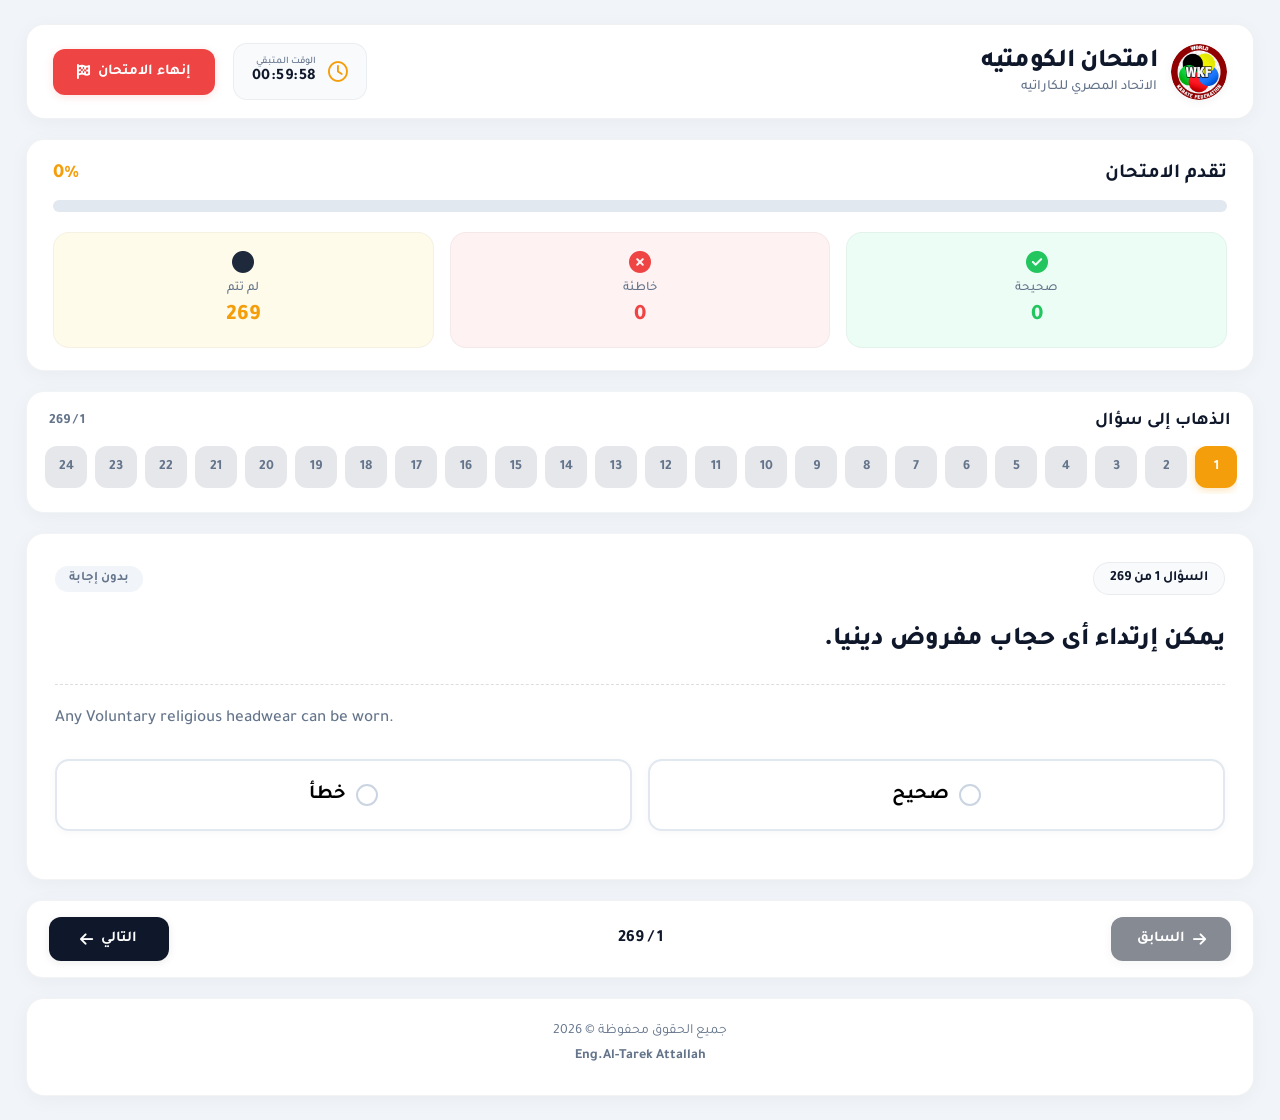
==== index.html @ 8f43cb63 "Initial commit" ====
<!DOCTYPE html>
<html lang="ar" dir="rtl">

<head>
    <meta charset="UTF-8">
    <meta name="viewport" content="width=device-width, initial-scale=1.0">

    <title>امتحان الكومتيه | الاتحاد المصري للكاراتيه</title>

    <!-- Google Font -->
    <link rel="preconnect" href="https://fonts.googleapis.com">
    <link rel="preconnect" href="https://fonts.gstatic.com" crossorigin>
    <link href="https://fonts.googleapis.com/css2?family=Tajawal:wght@300;400;500;700;800;900&display=swap"
        rel="stylesheet">

    <!-- Font Awesome -->
    <link rel="stylesheet"
        href="https://cdnjs.cloudflare.com/ajax/libs/font-awesome/6.7.2/css/all.min.css">

    <!-- CSS -->
    <link rel="stylesheet" href="css/style.css">
    <link rel="stylesheet" href="css/animations.css">
    <link rel="stylesheet" href="css/responsive.css">
</head>

<body>

    <div class="app">

        <!-- ================= HEADER ================= -->

        <header class="header">

            <div class="logo-box">

                <img src="assets/images/logo.png" alt="WKF Logo" onerror="this.style.display='none'">

                <div class="title">

                    <h1>امتحان الكومتيه</h1>

                    <span>الاتحاد المصري للكاراتيه</span>

                </div>

            </div>

            <div class="exam-info">

                <div class="timer-card">

                    <i class="fa-regular fa-clock"></i>

                    <div>

                        <small>الوقت المتبقي</small>

                        <h3 id="timer">
                            00:00:00
                        </h3>

                    </div>

                </div>

                <button id="finishExam">

                    إنهاء الامتحان

                    <i class="fa-solid fa-flag-checkered"></i>

                </button>

            </div>

        </header>

        <!-- ================= Progress ================= -->

        <section class="progress-section">

            <div class="progress-top">

                <h2>
                    تقدم الامتحان
                </h2>

                <span id="progressPercent">
                    0%
                </span>

            </div>

            <div class="progress-bar">

                <div class="progress-fill"></div>

            </div>

            <div class="statistics">

                <div class="stat success">

                    <i class="fa-solid fa-circle-check"></i>

                    <span>صحيحة</span>

                    <h3 id="correctCount">0</h3>

                </div>

                <div class="stat danger">

                    <i class="fa-solid fa-circle-xmark"></i>

                    <span>خاطئة</span>

                    <h3 id="wrongCount">0</h3>

                </div>

                <div class="stat warning">

                    <i class="fa-solid fa-circle"></i>

                    <span>لم تتم</span>

                    <h3 id="remainingCount">
                        137
                    </h3>

                </div>

            </div>

        </section>

        <!-- ================= Quick Jump Palette ================= -->

        <section class="palette-section">

            <div class="palette-header">

                <h3>الذهاب إلى سؤال</h3>

                <span class="palette-info">
                    <span id="currentQ">1</span> / <span id="totalQ">137</span>
                </span>

            </div>

            <div class="palette-scroll">

                <div id="questionPalette" class="question-palette">

                </div>

            </div>

        </section>

        <!-- ================= Question ================= -->

        <main class="main-content">

            <div class="question-card">

                <div class="question-header">

                    <span id="questionNumber">
                        السؤال 1 من 137
                    </span>

                    <span class="question-badge" id="questionBadge">بدون إجابة</span>

                </div>

                <div class="question-body">

                    <h2 id="questionArabic">
                        ...
                    </h2>

                    <p id="questionEnglish">
                        ...
                    </p>

                </div>

                <div class="answers">

                    <button class="answer-card" data-answer="true">

                        <div class="radio"></div>

                        <span>
                            صحيح
                        </span>

                    </button>

                    <button class="answer-card" data-answer="false">

                        <div class="radio"></div>

                        <span>
                            خطأ
                        </span>

                    </button>

                </div>

                <div class="feedback hidden" id="feedbackCard">

                    <div class="feedback-header">

                        <i class="fa-solid fa-circle-check"></i>

                        <h3 id="feedbackTitle">
                            إجابة صحيحة
                        </h3>

                    </div>

                    <div class="feedback-body">

                        <p>

                            <strong>
                                الإجابة الصحيحة :
                            </strong>

                            <span id="correctAnswer">

                            </span>

                        </p>

                        <p id="explanation">

                        </p>

                        <div class="reference">

                            <strong>
                                المرجع :
                            </strong>

                            <span id="reference">

                            </span>

                        </div>

                    </div>

                </div>

            </div>

            <!-- Navigation -->

            <div class="navigation">

                <button id="previousQuestion" disabled>

                    <i class="fa-solid fa-arrow-right"></i>

                    السابق

                </button>

                <div class="counter">

                    <span id="currentQuestion">1</span>

                    /

                    <span id="totalQuestions">137</span>

                </div>

                <button id="nextQuestion">

                    التالي

                    <i class="fa-solid fa-arrow-left"></i>

                </button>

            </div>

        </main>

        <!-- ================= Footer ================= -->

        <footer class="footer">

            <div class="footer-content">

                <p>جميع الحقوق محفوظة &copy; <span id="currentYear"></span></p>

                <p class="footer-name">Eng.Al-Tarek Attallah</p>

            </div>

        </footer>

    </div>

    <!-- Scripts -->

    <script src="js/timer.js"></script>

    <script src="js/app.js"></script>

</body>

</html>
---- css/style.css ----
/* ============================================
   RESET
============================================ */

*,
*::before,
*::after {
    margin: 0;
    padding: 0;
    box-sizing: border-box;
}

html {
    scroll-behavior: smooth;
}

body {

    font-family: "Tajawal", sans-serif;

    background: #f1f5f9;

    color: #1e293b;

    overflow-x: hidden;

    min-height: 100vh;

    display: flex;

    flex-direction: column;

}

button,
input {

    font-family: inherit;

}

button {

    border: none;

    cursor: pointer;

}

a {
    text-decoration: none;
}

img {

    display: block;

    max-width: 100%;

}


/* ============================================
   VARIABLES
============================================ */

:root {

    --primary: #0F172A;

    --primary-light: #1E293B;

    --gold: #F59E0B;

    --success: #22C55E;

    --danger: #EF4444;

    --warning: #FACC15;

    --white: #ffffff;

    --gray50: #f8fafc;

    --gray100: #f1f5f9;

    --gray200: #e2e8f0;

    --gray300: #cbd5e1;

    --gray500: #64748b;

    --gray700: #334155;

    --radius: 18px;

    --transition: .3s;

    --shadow:
        0 10px 30px rgba(15, 23, 42, .06);

}


/* ============================================
   APP
============================================ */

.app {

    width: min(1400px, 94%);

    margin: 24px auto;

    flex: 1;

    display: flex;

    flex-direction: column;

}


/* ============================================
   HEADER
============================================ */

.header {

    display: flex;

    justify-content: space-between;

    align-items: center;

    background: #fff;

    padding: 18px 26px;

    border-radius: 18px;

    box-shadow: 0 4px 20px rgba(15, 23, 42, .04);

    border: 1px solid rgba(15, 23, 42, .06);

    margin-bottom: 20px;

}

.logo-box {

    display: flex;

    align-items: center;

    gap: 14px;

}

.logo-box img {

    width: 56px;

    height: 56px;

    object-fit: contain;

    border-radius: 50%;

    box-shadow: 0 2px 10px rgba(15, 23, 42, .06);

}

.logo-box h1 {

    font-size: 26px;

    color: var(--primary);

    font-weight: 800;

    letter-spacing: -0.3px;

}

.logo-box span {

    color: var(--gray500);

    font-size: 14px;

    font-weight: 500;

}

.exam-info {

    display: flex;

    align-items: center;

    gap: 18px;

}


/* ============================================
   TIMER
============================================ */

.timer-card {

    display: flex;

    align-items: center;

    gap: 12px;

    padding: 12px 18px;

    border-radius: 14px;

    background: #f8fafc;

    border: 1px solid rgba(15, 23, 42, .05);

}

.timer-card i {

    font-size: 20px;

    color: var(--gold);

}

.timer-card small {

    display: block;

    color: var(--gray500);

    font-size: 10px;

    font-weight: 500;

}

.timer-card h3 {

    font-size: 16px;

    color: var(--primary);

    font-weight: 700;

    letter-spacing: 0.5px;

}


/* ============================================
   FINISH BUTTON
============================================ */

#finishExam {

    background: var(--danger);

    color: #fff;

    padding: 14px 24px;

    border-radius: 12px;

    font-size: 15px;

    font-weight: 700;

    display: inline-flex;

    align-items: center;

    gap: 8px;

    transition: all .3s ease;

    box-shadow: 0 2px 8px rgba(239, 68, 68, .15);

}

#finishExam:hover {

    transform: translateY(-2px);

    box-shadow: 0 8px 20px rgba(239, 68, 68, .22);

}


/* ============================================
   PROGRESS SECTION
============================================ */

.progress-section {

    background: #fff;

    border-radius: 18px;

    padding: 22px 26px;

    box-shadow: 0 4px 20px rgba(15, 23, 42, .04);

    border: 1px solid rgba(15, 23, 42, .05);

    margin-bottom: 20px;

}

.progress-top {

    display: flex;

    justify-content: space-between;

    align-items: center;

    margin-bottom: 14px;

}

.progress-top h2 {

    font-size: 20px;

    color: var(--primary);

    font-weight: 700;

}

#progressPercent {

    font-size: 20px;

    font-weight: 800;

    color: var(--gold);

}

.progress-bar {

    width: 100%;

    height: 12px;

    background: var(--gray200);

    border-radius: 50px;

    overflow: hidden;

}

.progress-fill {

    width: 0%;

    height: 100%;

    background: linear-gradient(90deg, #f59e0b, #fbbf24);

    border-radius: 50px;

    transition: width .5s ease;

}


/* ============================================
   STATISTICS
============================================ */

.statistics {

    display: flex;

    gap: 16px;

    margin-top: 20px;

}

.stat {

    flex: 1;

    background: #fafafa;

    border-radius: 16px;

    padding: 18px;

    display: flex;

    flex-direction: column;

    align-items: center;

    justify-content: center;

    transition: all .3s ease;

    border: 1px solid rgba(15, 23, 42, .04);

}

.stat i {

    font-size: 22px;

    margin-bottom: 8px;

}

.stat span {

    color: var(--gray500);

    margin-bottom: 6px;

    font-size: 13px;

    font-weight: 500;

}

.stat h3 {

    font-size: 22px;

    font-weight: 800;

}

.success {
    background: #ecfdf5;
}

.success i {
    color: var(--success);
}

.success h3 {
    color: var(--success);
}

.danger {
    background: #fef2f2;
}

.danger i {
    color: var(--danger);
}

.danger h3 {
    color: var(--danger);
}

.warning {
    background: #fffbeb;
}

.warning h3 {
    color: #f59e0b;
}


/* ============================================
   PALETTE SECTION
============================================ */

.palette-section {

    background: #fff;

    border-radius: 18px;

    padding: 18px 22px;

    box-shadow: 0 4px 20px rgba(15, 23, 42, .04);

    border: 1px solid rgba(15, 23, 42, .05);

    margin-bottom: 20px;

}

.palette-header {

    display: flex;

    justify-content: space-between;

    align-items: center;

    margin-bottom: 14px;

}

.palette-header h3 {

    font-size: 18px;

    color: var(--primary);

    font-weight: 700;

}

.palette-info {

    font-size: 14px;

    color: var(--gray500);

    font-weight: 600;

}

.palette-scroll {

    overflow-x: auto;

    padding-bottom: 6px;

    margin: 0 -6px;

}

.palette-scroll::-webkit-scrollbar {

    height: 6px;

}

.palette-scroll::-webkit-scrollbar-thumb {

    background: #cbd5e1;

    border-radius: 50px;

}

.question-palette {

    display: flex;

    flex-wrap: nowrap;

    gap: 8px;

    width: max-content;

}

.question-palette button {

    width: 42px;

    height: 42px;

    border-radius: 12px;

    background: #f1f5f9;

    color: var(--primary);

    font-weight: 700;

    font-size: 14px;

    transition: all .25s ease;

    border: 1px solid transparent;

    flex-shrink: 0;

}

.question-palette button:hover {

    transform: scale(1.08);

    background: #e2e8f0;

}

.question-palette button.current {

    background: var(--gold);

    color: #fff;

    border-color: transparent;

    box-shadow: 0 2px 8px rgba(245, 158, 11, .3);

}

.question-palette button.correct {

    background: var(--success);

    color: #fff;

    border-color: transparent;

}

.question-palette button.wrong {

    background: var(--danger);

    color: #fff;

    border-color: transparent;

}

.question-palette button.unanswered {

    background: #e5e7eb;

    color: #64748b;

    border-color: transparent;

}


/* ============================================
   MAIN CONTENT
============================================ */

.main-content {

    display: flex;

    flex-direction: column;

    gap: 20px;

    margin-bottom: 20px;

}


/* ============================================
   QUESTION CARD
============================================ */

.question-card {

    background: #fff;

    border-radius: 18px;

    padding: 28px;

    box-shadow: 0 4px 20px rgba(15, 23, 42, .04);

    border: 1px solid rgba(15, 23, 42, .05);

}

.question-header {

    display: flex;

    justify-content: space-between;

    align-items: center;

    margin-bottom: 22px;

}

#questionNumber {

    background: #f8fafc;

    color: var(--primary);

    padding: 7px 16px;

    border-radius: 50px;

    font-size: 14px;

    font-weight: 700;

    border: 1px solid rgba(15, 23, 42, .06);

}

.question-badge {

    font-size: 13px;

    font-weight: 700;

    padding: 5px 14px;

    border-radius: 50px;

}

.question-badge.unanswered {
    background: #f1f5f9;
    color: var(--gray500);
}

.question-badge.correct {
    background: #ecfdf5;
    color: var(--success);
}

.question-badge.wrong {
    background: #fef2f2;
    color: var(--danger);
}

.question-body {

    margin-bottom: 24px;

}

.question-body h2 {

    font-size: 26px;

    line-height: 1.8;

    color: var(--primary);

    margin-bottom: 20px;

    font-weight: 800;

}

.question-body p {

    font-size: 17px;

    color: var(--gray500);

    line-height: 1.9;

    direction: ltr;

    text-align: left;

    border-top: 1px dashed #ddd;

    padding-top: 18px;

    font-weight: 500;

}


/* ============================================
   ANSWERS
============================================ */

.answers {

    display: grid;

    grid-template-columns: repeat(2, 1fr);

    gap: 16px;

    margin-bottom: 20px;

}

.answer-card {

    background: #fff;

    border: 2px solid #e2e8f0;

    border-radius: 14px;

    padding: 22px;

    display: flex;

    align-items: center;

    justify-content: center;

    gap: 10px;

    font-size: 20px;

    font-weight: 700;

    transition: all .3s ease;

    box-shadow: 0 2px 8px rgba(15, 23, 42, .03);

}

.answer-card:hover:not(.selected):not(.correct):not(.wrong) {

    transform: translateY(-3px);

    border-color: #f59e0b;

    box-shadow: 0 8px 20px rgba(15, 23, 42, .06);

}

.answer-card.selected {

    border-color: var(--primary);

    background: #f8fafc;

    box-shadow: 0 0 0 1px rgba(15, 23, 42, .08);

}

.answer-card.correct {

    background: #ecfdf5;

    border-color: var(--success);

    color: var(--success);

}

.answer-card.wrong {

    background: #fef2f2;

    border-color: var(--danger);

    color: var(--danger);

}


/* ============================================
   RADIO
============================================ */

.radio {

    width: 22px;

    height: 22px;

    border-radius: 50%;

    border: 2.5px solid #cbd5e1;

    transition: all .3s ease;

    position: relative;

    flex-shrink: 0;

}

.answer-card.selected .radio::after,
.answer-card.correct .radio::after,
.answer-card.wrong .radio::after {

    content: "";

    width: 10px;

    height: 10px;

    border-radius: 50%;

    position: absolute;

    top: 50%;

    left: 50%;

    transform: translate(-50%, -50%);

}

.answer-card.selected .radio {
    border-color: var(--primary);
}

.answer-card.selected .radio::after {
    background: var(--primary);
}

.answer-card.correct .radio {
    border-color: var(--success);
}

.answer-card.correct .radio::after {
    background: var(--success);
}

.answer-card.wrong .radio {
    border-color: var(--danger);
}

.answer-card.wrong .radio::after {
    background: var(--danger);
}


/* ============================================
   FEEDBACK
============================================ */

.feedback {

    background: #fff;

    border-radius: 16px;

    padding: 24px;

    box-shadow: 0 4px 20px rgba(15, 23, 42, .04);

    border: 1px solid rgba(15, 23, 42, .05);

}

.feedback.hidden {
    display: none;
}

.feedback.correct {
    border-right: 5px solid var(--success);
}

.feedback.wrong {
    border-right: 5px solid var(--danger);
}

.feedback-header {

    display: flex;

    align-items: center;

    gap: 12px;

    margin-bottom: 16px;

}

.feedback-header i {
    font-size: 28px;
}

.feedback.correct i {
    color: var(--success);
}

.feedback.wrong i {
    color: var(--danger);
}

.feedback-header h3 {

    font-size: 22px;

    font-weight: 800;

}

.feedback-body {

    display: flex;

    flex-direction: column;

    gap: 14px;

    font-size: 17px;

    line-height: 1.9;

}

.reference {

    background: #f8fafc;

    padding: 16px;

    border-radius: 12px;

    border: 1px solid rgba(15, 23, 42, .05);

}


/* ============================================
   FOOTER
============================================ */

.footer {

    background: #fff;

    border-radius: 18px;

    padding: 24px;

    box-shadow: 0 4px 20px rgba(15, 23, 42, .04);

    border: 1px solid rgba(15, 23, 42, .05);

    text-align: center;

    margin-top: auto;

}

.footer-content p {

    color: var(--gray500);

    font-size: 14px;

    margin-bottom: 6px;

}

.footer-name {

    color: var(--primary);

    font-weight: 700;

    font-size: 15px;

    margin-top: 8px;

}


/* ============================================
   NAVIGATION
============================================ */

.navigation {

    background: #fff;

    border-radius: 16px;

    box-shadow: 0 4px 20px rgba(15, 23, 42, .04);

    border: 1px solid rgba(15, 23, 42, .05);

    padding: 16px 22px;

    display: flex;

    justify-content: space-between;

    align-items: center;

    gap: 16px;

}

.navigation button {

    background: var(--primary);

    color: #fff;

    padding: 13px 24px;

    border-radius: 12px;

    font-size: 15px;

    font-weight: 700;

    display: inline-flex;

    align-items: center;

    gap: 8px;

    transition: all .3s ease;

    box-shadow: 0 2px 8px rgba(15, 23, 42, .08);

    min-width: 120px;

    justify-content: center;

}

.navigation button:hover:not(:disabled) {

    background: #1e293b;

    transform: translateY(-2px);

    box-shadow: 0 8px 20px rgba(15, 23, 42, .12);

}

.navigation button:disabled {

    opacity: .5;

    cursor: not-allowed;

}

.counter {

    font-size: 17px;

    font-weight: 700;

    color: var(--primary);

    white-space: nowrap;

}


/* ============================================
   SCROLLBAR
============================================ */

::-webkit-scrollbar {
    width: 8px;
    height: 8px;
}

::-webkit-scrollbar-track {
    background: #f1f5f9;
    border-radius: 50px;
}

::-webkit-scrollbar-thumb {
    background: #cbd5e1;
    border-radius: 50px;
}

::-webkit-scrollbar-thumb:hover {
    background: #94a3b8;
}


/* ============================================
   SELECTION
============================================ */

::selection {
    background: var(--gold);
    color: #fff;
}


/* ============================================
   LOADING
============================================ */

.loading {
    position: relative;
    overflow: hidden;
}

.loading::after {
    content: "";
    position: absolute;
    inset: 0;
    background: linear-gradient(90deg,
            transparent,
            rgba(255, 255, 255, .5),
            transparent);
    animation: loading 1.2s infinite;
}

@keyframes loading {
    from {
        transform: translateX(-100%);
    }
    to {
        transform: translateX(100%);
    }
}


/* ============================================
   END
============================================ */
---- css/animations.css ----
/*==========================================
    FADE
==========================================*/

@keyframes fadeIn{

    from{

        opacity:0;

    }

    to{

        opacity:1;

    }

}

.fade-in{

    animation:fadeIn .4s ease;

}


/*==========================================
    SLIDE UP
==========================================*/

@keyframes slideUp{

    from{

        opacity:0;

        transform:translateY(30px);

    }

    to{

        opacity:1;

        transform:translateY(0);

    }

}

.slide-up{

    animation:slideUp .45s ease;

}


/*==========================================
    SLIDE DOWN
==========================================*/

@keyframes slideDown{

    from{

        opacity:0;

        transform:translateY(-25px);

    }

    to{

        opacity:1;

        transform:translateY(0);

    }

}

.slide-down{

    animation:slideDown .4s ease;

}


/*==========================================
    SCALE
==========================================*/

@keyframes scaleIn{

    from{

        opacity:0;

        transform:scale(.9);

    }

    to{

        opacity:1;

        transform:scale(1);

    }

}

.scale{

    animation:scaleIn .3s ease;

}


/*==========================================
    POP
==========================================*/

@keyframes pop{

    0%{

        transform:scale(.8);

    }

    60%{

        transform:scale(1.08);

    }

    100%{

        transform:scale(1);

    }

}

.pop{

    animation:pop .35s ease;

}


/*==========================================
    SHAKE
==========================================*/

@keyframes shake{

    0%{

        transform:translateX(0);

    }

    20%{

        transform:translateX(-6px);

    }

    40%{

        transform:translateX(6px);

    }

    60%{

        transform:translateX(-6px);

    }

    80%{

        transform:translateX(6px);

    }

    100%{

        transform:translateX(0);

    }

}

.shake{

    animation:shake .45s;

}


/*==========================================
    SUCCESS
==========================================*/

@keyframes success{

    0%{

        transform:scale(.7);

    }

    60%{

        transform:scale(1.1);

    }

    100%{

        transform:scale(1);

    }

}

.success-animation{

    animation:success .4s;

}


/*==========================================
    WRONG
==========================================*/

@keyframes wrong{

    0%{

        transform:rotate(0);

    }

    20%{

        transform:rotate(-3deg);

    }

    40%{

        transform:rotate(3deg);

    }

    60%{

        transform:rotate(-3deg);

    }

    100%{

        transform:rotate(0);

    }

}

.wrong-animation{

    animation:wrong .4s;

}


/*==========================================
    BUTTON HOVER
==========================================*/

button{

    transition:

        transform .25s,

        box-shadow .25s,

        background .25s;

}

button:hover{

    transform:translateY(-2px);

}

button:active{

    transform:scale(.96);

}


/*==========================================
    CARD HOVER
==========================================*/

.question-card,

.answer-card,

.feedback,

.stat,

.sidebar{

    transition:all .3s ease;

}

.question-card:hover,

.feedback:hover{

    box-shadow:

    0 20px 35px rgba(0,0,0,.08);

}


/*==========================================
    ANSWER HOVER
==========================================*/

.answer-card:hover{

    transform:

        translateY(-6px)

        scale(1.02);

}


/*==========================================
    PROGRESS
==========================================*/

.progress-fill{

    animation:

    progressAnimation .8s ease;

}

@keyframes progressAnimation{

    from{

        width:0;

    }

}


/*==========================================
    TIMER
==========================================*/

@keyframes pulse{

    0%{

        transform:scale(1);

    }

    50%{

        transform:scale(1.05);

    }

    100%{

        transform:scale(1);

    }

}

.timer-card{

    animation:pulse 2s infinite;

}


/*==========================================
    PALETTE BUTTON
==========================================*/

.question-palette button{

    transition:.25s;

}

.question-palette button:hover{

    transform:scale(1.1);

}


/*==========================================
    FEEDBACK
==========================================*/

.feedback.correct{

    animation:slideUp .35s;

}

.feedback.wrong{

    animation:shake .4s;

}


/*==========================================
    RIPPLE
==========================================*/

button{

    position:relative;

    overflow:hidden;

}

button::after{

    content:"";

    position:absolute;

    width:0;

    height:0;

    background:rgba(255,255,255,.3);

    border-radius:50%;

    top:50%;

    left:50%;

    transform:translate(-50%,-50%);

    transition:.5s;

}

button:active::after{

    width:300px;

    height:300px;

}


/*==========================================
    LOADER
==========================================*/

@keyframes shimmer{

    from{

        background-position:-400px 0;

    }

    to{

        background-position:400px 0;

    }

}

.loading{

    background:

    linear-gradient(

        90deg,

        #f1f5f9 25%,

        #ffffff 50%,

        #f1f5f9 75%

    );

    background-size:800px 100%;

    animation:

    shimmer 1.4s infinite linear;

}


/*==========================================
    END
==========================================*/
---- css/responsive.css ----
/* ===========================================
   RESPONSIVE
============================================ */


/* =========================
   1400px
========================= */

@media (max-width:1400px) {

    .app {
        width: 96%;
    }

}


/* =========================
   1200px
========================= */

@media (max-width:1200px) {

    .question-body h2 {
        font-size: 24px;
    }

    .statistics {
        gap: 14px;
    }

}


/* =========================
   992px
========================= */

@media (max-width:992px) {

    .header {
        flex-direction: column;
        gap: 16px;
        text-align: center;
    }

    .logo-box {
        flex-direction: column;
    }

    .exam-info {
        width: 100%;
        justify-content: center;
        flex-wrap: wrap;
        gap: 12px;
    }

    .progress-top {
        flex-direction: column;
        gap: 12px;
    }

    .statistics {
        flex-direction: column;
        gap: 12px;
    }

    .answers {
        grid-template-columns: 1fr;
        gap: 12px;
    }

    .navigation {
        flex-direction: column;
        gap: 12px;
    }

    .navigation button {
        width: 100%;
        justify-content: center;
    }

    .counter {
        order: -1;
    }

}


/* =========================
   768px
========================= */

@media (max-width:768px) {

    .header {
        padding: 16px 20px;
    }

    .logo-box h1 {
        font-size: 22px;
    }

    .timer-card {
        width: 100%;
        justify-content: center;
    }

    #finishExam {
        width: 100%;
        justify-content: center;
    }

    .progress-section {
        padding: 18px;
    }

    .question-card {
        padding: 20px;
    }

    .question-body h2 {
        font-size: 22px;
    }

    .question-body p {
        font-size: 15px;
    }

    .feedback {
        padding: 18px;
    }

    .footer {
        padding: 20px;
    }

}


/* =========================
   576px
========================= */

@media (max-width:576px) {

    body {
        padding: 10px;
    }

    .app {
        width: 100%;
        margin: 10px auto;
    }

    .header {
        padding: 14px;
        border-radius: 14px;
    }

    .logo-box img {
        width: 44px;
        height: 44px;
    }

    .logo-box h1 {
        font-size: 20px;
    }

    .logo-box span {
        font-size: 12px;
    }

    .timer-card {
        padding: 10px 14px;
    }

    .timer-card h3 {
        font-size: 14px;
    }

    #finishExam {
        padding: 12px 18px;
        font-size: 13px;
    }

    .progress-section {
        padding: 16px;
        border-radius: 14px;
    }

    .progress-top h2 {
        font-size: 17px;
    }

    #progressPercent {
        font-size: 17px;
    }

    .stat i {
        font-size: 20px;
    }

    .stat h3 {
        font-size: 20px;
    }

    .question-card {
        padding: 16px;
        border-radius: 14px;
    }

    .question-number {
        font-size: 12px;
        padding: 5px 12px;
    }

    .question-badge {
        font-size: 11px;
        padding: 4px 10px;
    }

    .question-body h2 {
        font-size: 19px;
        margin-bottom: 16px;
    }

    .question-body p {
        font-size: 14px;
        padding-top: 14px;
    }

    .answers {
        gap: 10px;
    }

    .answer-card {
        padding: 16px;
        font-size: 17px;
        border-radius: 12px;
    }

    .feedback {
        padding: 16px;
    }

    .feedback-header h3 {
        font-size: 18px;
    }

    .footer {
        padding: 18px;
        border-radius: 14px;
    }

    .footer-content p {
        font-size: 13px;
    }

    .footer-name {
        font-size: 14px;
    }

    .palette-section {
        padding: 14px;
    }

    .palette-header h3 {
        font-size: 16px;
    }

    .question-palette button {
        width: 38px;
        height: 38px;
        font-size: 13px;
    }

}


/* =========================
   400px
========================= */

@media (max-width:400px) {

    .header {
        padding: 12px;
    }

    .logo-box img {
        width: 38px;
        height: 38px;
    }

    .logo-box h1 {
        font-size: 18px;
    }

    .timer-card h3 {
        font-size: 13px;
    }

    .progress-section {
        padding: 14px;
    }

    .question-card {
        padding: 14px;
    }

    .question-body h2 {
        font-size: 17px;
    }

    .question-body p {
        font-size: 13px;
    }

    .answer-card {
        font-size: 15px;
        padding: 14px;
    }

    .feedback-header h3 {
        font-size: 16px;
    }

    .footer-content p {
        font-size: 12px;
    }

    .palette-section {
        padding: 12px;
    }

    .question-palette button {
        width: 34px;
        height: 34px;
        font-size: 12px;
    }

}


/* =========================
   Landscape Mobile
========================= */

@media (max-height:500px) {

    .header {
        position: relative;
    }

}


/* =========================
   Print
========================= */

@media print {

    .header,
    .progress-section,
    .palette-section,
    .footer,
    #finishExam {
        display: none;
    }

    body {
        background: #fff;
    }

    .question-card {
        box-shadow: none;
        border: 1px solid #ddd;
    }

}
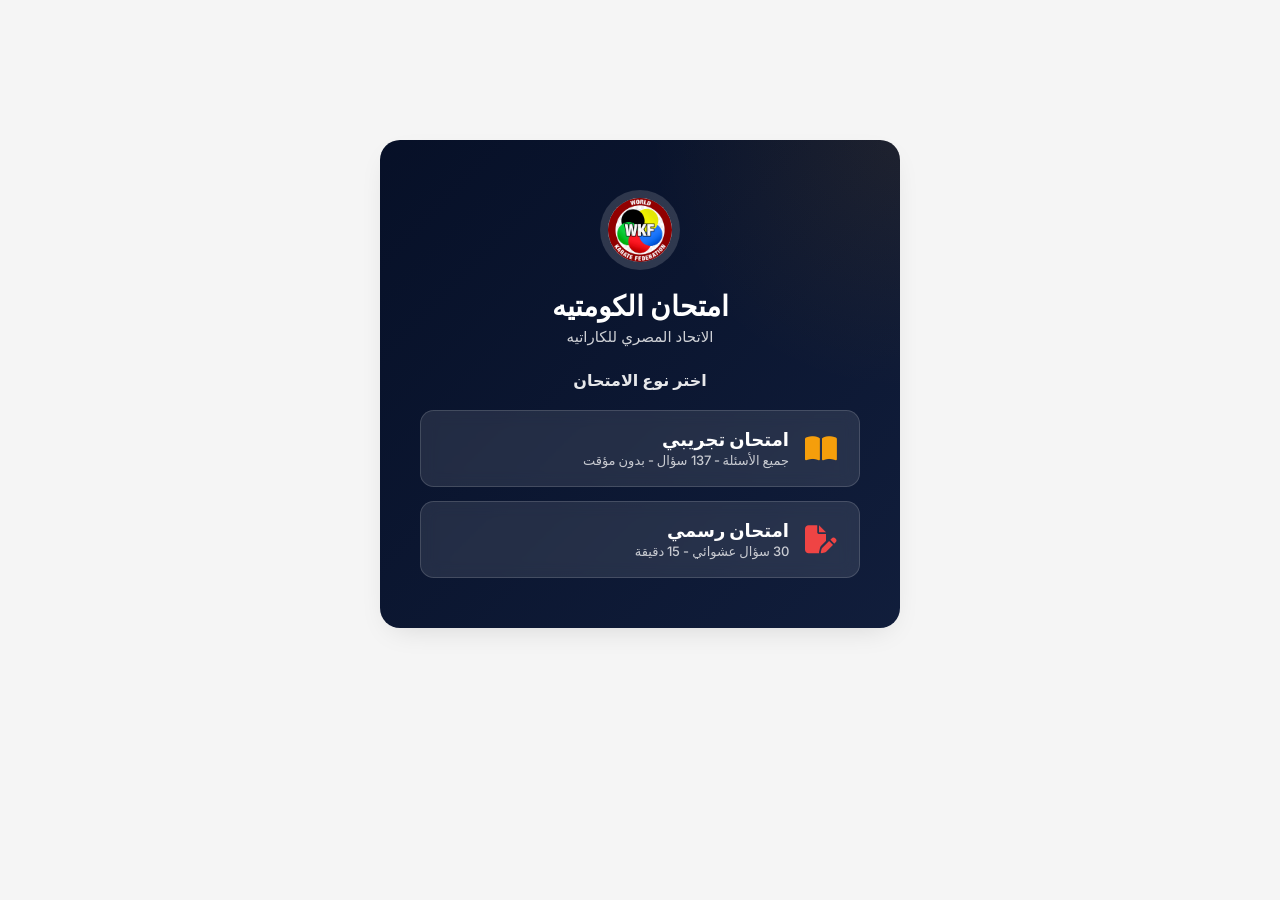
==== commit cac7a311: "fix11:14" ====
--- a/index.html
+++ b/index.html
@@ -12,6 +12,8 @@
     <link rel="preconnect" href="https://fonts.gstatic.com" crossorigin>
     <link href="https://fonts.googleapis.com/css2?family=Tajawal:wght@300;400;500;700;800;900&display=swap"
         rel="stylesheet">
+    <link href="https://fonts.googleapis.com/css2?family=Playfair+Display:wght@700;800&family=Inter:wght@400;500;600;700;800&display=swap"
+        rel="stylesheet">
 
     <!-- Font Awesome -->
     <link rel="stylesheet"
@@ -27,294 +29,342 @@
 
     <div class="app">
 
-        <!-- ================= HEADER ================= -->
-
-        <header class="header">
-
-            <div class="logo-box">
+        <!-- ================= START SCREEN ================= -->
+
+        <div id="startScreen" class="start-screen">
+
+            <div class="start-card">
 
                 <img src="assets/images/logo.png" alt="WKF Logo" onerror="this.style.display='none'">
 
-                <div class="title">
-
-                    <h1>امتحان الكومتيه</h1>
-
-                    <span>الاتحاد المصري للكاراتيه</span>
+                <h1>امتحان الكومتيه</h1>
+
+                <span class="start-subtitle">الاتحاد المصري للكاراتيه</span>
+
+                <p class="start-desc">اختر نوع الامتحان</p>
+
+                <div class="start-buttons">
+
+                    <button id="mockExamBtn" class="start-btn mock-btn">
+
+                        <i class="fa-solid fa-book-open"></i>
+
+                        <div class="start-btn-text">
+
+                            <span class="start-btn-title">امتحان تجريبي</span>
+
+                            <span class="start-btn-info">جميع الأسئلة - 137 سؤال - بدون مؤقت</span>
+
+                        </div>
+
+                    </button>
+
+                    <button id="realExamBtn" class="start-btn real-btn">
+
+                        <i class="fa-solid fa-file-pen"></i>
+
+                        <div class="start-btn-text">
+
+                            <span class="start-btn-title">امتحان رسمي</span>
+
+                            <span class="start-btn-info">30 سؤال عشوائي - 15 دقيقة</span>
+
+                        </div>
+
+                    </button>
 
                 </div>
 
             </div>
 
-            <div class="exam-info">
-
-                <div class="timer-card">
-
-                    <i class="fa-regular fa-clock"></i>
-
-                    <div>
-
-                        <small>الوقت المتبقي</small>
-
-                        <h3 id="timer">
-                            00:00:00
+        </div>
+
+        <!-- ================= EXAM CONTENT ================= -->
+
+        <div id="examContent" class="exam-content hidden">
+
+            <!-- ================= HEADER ================= -->
+
+            <header class="header">
+
+                <div class="logo-box">
+
+                    <img src="assets/images/logo.png" alt="WKF Logo" onerror="this.style.display='none'">
+
+                    <div class="title">
+
+                        <h1>امتحان الكومتيه</h1>
+
+                        <span id="examTypeLabel">الاتحاد المصري للكاراتيه</span>
+
+                    </div>
+
+                </div>
+
+                <div class="exam-info">
+
+                    <div class="timer-display" id="timerDisplay" style="display:none;">
+
+                        <i class="fa-solid fa-clock"></i>
+
+                        <span id="timer">15:00</span>
+
+                    </div>
+
+                    <button id="finishExam">
+
+                        إنهاء الامتحان
+
+                        <i class="fa-solid fa-flag-checkered"></i>
+
+                    </button>
+
+                </div>
+
+            </header>
+
+            <!-- ================= Progress ================= -->
+
+            <section class="progress-section">
+
+                <div class="progress-top">
+
+                    <h2>
+                        تقدم الامتحان
+                    </h2>
+
+                    <span id="progressPercent">
+                        0%
+                    </span>
+
+                </div>
+
+                <div class="progress-bar">
+
+                    <div class="progress-fill"></div>
+
+                </div>
+
+                <div class="statistics">
+
+                    <div class="stat success">
+
+                        <i class="fa-solid fa-circle-check"></i>
+
+                        <span>صحيحة</span>
+
+                        <h3 id="correctCount">0</h3>
+
+                    </div>
+
+                    <div class="stat danger">
+
+                        <i class="fa-solid fa-circle-xmark"></i>
+
+                        <span>خاطئة</span>
+
+                        <h3 id="wrongCount">0</h3>
+
+                    </div>
+
+                    <div class="stat warning">
+
+                        <i class="fa-solid fa-circle"></i>
+
+                        <span>لم تتم</span>
+
+                        <h3 id="remainingCount">
+                            30
                         </h3>
 
                     </div>
 
                 </div>
 
-                <button id="finishExam">
-
-                    إنهاء الامتحان
-
-                    <i class="fa-solid fa-flag-checkered"></i>
-
-                </button>
-
-            </div>
-
-        </header>
-
-        <!-- ================= Progress ================= -->
-
-        <section class="progress-section">
-
-            <div class="progress-top">
-
-                <h2>
-                    تقدم الامتحان
-                </h2>
-
-                <span id="progressPercent">
-                    0%
-                </span>
-
-            </div>
-
-            <div class="progress-bar">
-
-                <div class="progress-fill"></div>
-
-            </div>
-
-            <div class="statistics">
-
-                <div class="stat success">
-
-                    <i class="fa-solid fa-circle-check"></i>
-
-                    <span>صحيحة</span>
-
-                    <h3 id="correctCount">0</h3>
-
-                </div>
-
-                <div class="stat danger">
-
-                    <i class="fa-solid fa-circle-xmark"></i>
-
-                    <span>خاطئة</span>
-
-                    <h3 id="wrongCount">0</h3>
-
-                </div>
-
-                <div class="stat warning">
-
-                    <i class="fa-solid fa-circle"></i>
-
-                    <span>لم تتم</span>
-
-                    <h3 id="remainingCount">
-                        137
-                    </h3>
-
-                </div>
-
-            </div>
-
-        </section>
-
-        <!-- ================= Quick Jump Palette ================= -->
-
-        <section class="palette-section">
-
-            <div class="palette-header">
-
-                <h3>الذهاب إلى سؤال</h3>
-
-                <span class="palette-info">
-                    <span id="currentQ">1</span> / <span id="totalQ">137</span>
-                </span>
-
-            </div>
-
-            <div class="palette-scroll">
-
-                <div id="questionPalette" class="question-palette">
-
-                </div>
-
-            </div>
-
-        </section>
-
-        <!-- ================= Question ================= -->
-
-        <main class="main-content">
-
-            <div class="question-card">
-
-                <div class="question-header">
-
-                    <span id="questionNumber">
-                        السؤال 1 من 137
+            </section>
+
+            <!-- ================= Quick Jump Palette ================= -->
+
+            <section class="palette-section">
+
+                <div class="palette-header">
+
+                    <h3>الذهاب إلى سؤال</h3>
+
+                    <span class="palette-info">
+                        <span id="currentQ">1</span> / <span id="totalQ">30</span>
                     </span>
 
-                    <span class="question-badge" id="questionBadge">بدون إجابة</span>
-
-                </div>
-
-                <div class="question-body">
-
-                    <h2 id="questionArabic">
-                        ...
-                    </h2>
-
-                    <p id="questionEnglish">
-                        ...
-                    </p>
-
-                </div>
-
-                <div class="answers">
-
-                    <button class="answer-card" data-answer="true">
-
-                        <div class="radio"></div>
-
-                        <span>
-                            صحيح
+                </div>
+
+                <div class="palette-scroll">
+
+                    <div id="questionPalette" class="question-palette">
+
+                    </div>
+
+                </div>
+
+            </section>
+
+            <!-- ================= Question ================= -->
+
+            <main class="main-content">
+
+                <div class="question-card">
+
+                    <div class="question-header">
+
+                        <span id="questionNumber">
+                            السؤال 1 من 30
                         </span>
 
-                    </button>
-
-                    <button class="answer-card" data-answer="false">
-
-                        <div class="radio"></div>
-
-                        <span>
-                            خطأ
-                        </span>
-
-                    </button>
-
-                </div>
-
-                <div class="feedback hidden" id="feedbackCard">
-
-                    <div class="feedback-header">
-
-                        <i class="fa-solid fa-circle-check"></i>
-
-                        <h3 id="feedbackTitle">
-                            إجابة صحيحة
-                        </h3>
-
-                    </div>
-
-                    <div class="feedback-body">
-
-                        <p>
-
-                            <strong>
-                                الإجابة الصحيحة :
-                            </strong>
-
-                            <span id="correctAnswer">
-
+                        <span class="question-badge" id="questionBadge">بدون إجابة</span>
+
+                    </div>
+
+                    <div class="question-body">
+
+                        <h2 id="questionArabic">
+                            ...
+                        </h2>
+
+                        <p id="questionEnglish">
+                            ...
+                        </p>
+
+                    </div>
+
+                    <div class="answers">
+
+                        <button class="answer-card" data-answer="true">
+
+                            <div class="radio"></div>
+
+                            <span>
+                                صحيح
                             </span>
 
-                        </p>
-
-                        <p id="explanation">
-
-                        </p>
-
-                        <div class="reference">
-
-                            <strong>
-                                المرجع :
-                            </strong>
-
-                            <span id="reference">
-
+                        </button>
+
+                        <button class="answer-card" data-answer="false">
+
+                            <div class="radio"></div>
+
+                            <span>
+                                خطأ
                             </span>
 
+                        </button>
+
+                    </div>
+
+                    <div class="feedback hidden" id="feedbackCard">
+
+                        <div class="feedback-header">
+
+                            <i class="fa-solid fa-circle-check"></i>
+
+                            <h3 id="feedbackTitle">
+                                إجابة صحيحة
+                            </h3>
+
                         </div>
 
-                    </div>
-
-                </div>
-
-            </div>
-
-            <!-- Navigation -->
-
-            <div class="navigation">
-
-                <button id="previousQuestion" disabled>
-
-                    <i class="fa-solid fa-arrow-right"></i>
-
-                    السابق
-
-                </button>
-
-                <div class="counter">
-
-                    <span id="currentQuestion">1</span>
-
-                    /
-
-                    <span id="totalQuestions">137</span>
-
-                </div>
-
-                <button id="nextQuestion">
-
-                    التالي
-
-                    <i class="fa-solid fa-arrow-left"></i>
-
-                </button>
-
-            </div>
-
-        </main>
-
-        <!-- ================= Footer ================= -->
-
-        <footer class="footer">
-
-            <div class="footer-content">
-
-                <p>جميع الحقوق محفوظة &copy; <span id="currentYear"></span></p>
-
-                <p class="footer-name">Eng.Al-Tarek Attallah</p>
-
-            </div>
-
-        </footer>
+                        <div class="feedback-body">
+
+                            <p>
+
+                                <strong>
+                                    الإجابة الصحيحة :
+                                </strong>
+
+                                <span id="correctAnswer">
+
+                                </span>
+
+                            </p>
+
+                            <p id="explanation">
+
+                            </p>
+
+                            <div class="reference">
+
+                                <strong>
+                                    المرجع :
+                                </strong>
+
+                                <span id="reference">
+
+                                </span>
+
+                            </div>
+
+                        </div>
+
+                    </div>
+
+                </div>
+
+                <!-- Navigation -->
+
+                <div class="navigation">
+
+                    <button id="previousQuestion" disabled>
+
+                        <i class="fa-solid fa-arrow-right"></i>
+
+                        السابق
+
+                    </button>
+
+                    <div class="counter">
+
+                        <span id="currentQuestion">1</span>
+
+                        /
+
+                        <span id="totalQuestions">30</span>
+
+                    </div>
+
+                    <button id="nextQuestion">
+
+                        التالي
+
+                        <i class="fa-solid fa-arrow-left"></i>
+
+                    </button>
+
+                </div>
+
+            </main>
+
+            <!-- ================= Footer ================= -->
+
+            <footer class="footer">
+
+                <div class="footer-content">
+
+                    <p>جميع الحقوق محفوظة &copy; <span id="currentYear"></span></p>
+
+                    <p class="footer-name">Eng.Al-Tarek Attallah</p>
+
+                </div>
+
+            </footer>
+
+        </div>
 
     </div>
 
     <!-- Scripts -->
 
+    <script src="js/app.js"></script>
+
     <script src="js/timer.js"></script>
 
-    <script src="js/app.js"></script>
-
 </body>
 
 </html>
--- a/css/animations.css
+++ b/css/animations.css
@@ -399,12 +399,6 @@
         transform:scale(1);
 
     }
-
-}
-
-.timer-card{
-
-    animation:pulse 2s infinite;
 
 }
 
--- a/css/responsive.css
+++ b/css/responsive.css
@@ -1,154 +1,47 @@
-/* ===========================================
-   RESPONSIVE
-============================================ */
-
-
-/* =========================
-   1400px
-========================= */
-
-@media (max-width:1400px) {
-
-    .app {
-        width: 96%;
-    }
-
-}
-
-
-/* =========================
-   1200px
-========================= */
-
-@media (max-width:1200px) {
-
-    .question-body h2 {
-        font-size: 24px;
-    }
-
-    .statistics {
-        gap: 14px;
-    }
-
-}
-
-
-/* =========================
-   992px
-========================= */
-
-@media (max-width:992px) {
-
-    .header {
-        flex-direction: column;
-        gap: 16px;
-        text-align: center;
-    }
-
-    .logo-box {
-        flex-direction: column;
-    }
-
-    .exam-info {
-        width: 100%;
-        justify-content: center;
-        flex-wrap: wrap;
-        gap: 12px;
-    }
-
-    .progress-top {
-        flex-direction: column;
-        gap: 12px;
-    }
-
-    .statistics {
-        flex-direction: column;
-        gap: 12px;
-    }
-
-    .answers {
-        grid-template-columns: 1fr;
-        gap: 12px;
-    }
-
-    .navigation {
-        flex-direction: column;
-        gap: 12px;
-    }
-
-    .navigation button {
-        width: 100%;
-        justify-content: center;
-    }
-
-    .counter {
-        order: -1;
-    }
-
-}
-
-
-/* =========================
-   768px
-========================= */
-
-@media (max-width:768px) {
-
-    .header {
-        padding: 16px 20px;
-    }
-
-    .logo-box h1 {
+/* ============================================
+   RESPONSIVE STYLES — shadcn/ui Educational Platform
+============================================ */
+
+/* ============================================
+   400px - Small Phones
+============================================ */
+@media (max-width:400px) {
+    .start-card {
+        padding: 30px 20px;
+    }
+    .start-card h1 {
         font-size: 22px;
     }
-
-    .timer-card {
-        width: 100%;
-        justify-content: center;
-    }
-
-    #finishExam {
-        width: 100%;
-        justify-content: center;
-    }
-
-    .progress-section {
-        padding: 18px;
-    }
-
-    .question-card {
-        padding: 20px;
-    }
-
-    .question-body h2 {
+    .start-btn {
+        padding: 14px 16px;
+    }
+    .start-btn i {
         font-size: 22px;
     }
-
-    .question-body p {
-        font-size: 15px;
-    }
-
-    .feedback {
-        padding: 18px;
-    }
-
-    .footer {
-        padding: 20px;
-    }
-
-}
-
-
-/* =========================
-   576px
-========================= */
-
+    .start-btn-title {
+        font-size: 15px;
+    }
+    .start-btn-info {
+        font-size: 12px;
+    }
+    .timer-display {
+        font-size: 15px;
+        padding: 8px 14px;
+    }
+    .question-palette button {
+        width: 36px;
+        height: 36px;
+        font-size: 12px;
+    }
+}
+
+/* ============================================
+   576px - Large Phones
+============================================ */
 @media (max-width:576px) {
-
     body {
         padding: 10px;
     }
-
     .app {
         width: 100%;
         margin: 10px auto;
@@ -172,14 +65,6 @@
         font-size: 12px;
     }
 
-    .timer-card {
-        padding: 10px 14px;
-    }
-
-    .timer-card h3 {
-        font-size: 14px;
-    }
-
     #finishExam {
         padding: 12px 18px;
         font-size: 13px;
@@ -198,186 +83,248 @@
         font-size: 17px;
     }
 
-    .stat i {
+    .statistics {
+        gap: 10px;
+    }
+
+    .stat {
+        padding: 12px;
+    }
+
+    .stat h3 {
+        font-size: 18px;
+    }
+
+    .palette-section {
+        padding: 14px 16px;
+    }
+
+    .question-card {
+        padding: 20px;
+    }
+
+    .question-header {
+        margin-bottom: 16px;
+    }
+
+    #questionNumber {
+        font-size: 12px;
+        padding: 5px 12px;
+    }
+
+    .question-body h2 {
         font-size: 20px;
-    }
-
-    .stat h3 {
-        font-size: 20px;
-    }
-
-    .question-card {
-        padding: 16px;
-        border-radius: 14px;
-    }
-
-    .question-number {
-        font-size: 12px;
-        padding: 5px 12px;
-    }
-
-    .question-badge {
-        font-size: 11px;
-        padding: 4px 10px;
-    }
-
-    .question-body h2 {
-        font-size: 19px;
-        margin-bottom: 16px;
+        line-height: 1.7;
     }
 
     .question-body p {
         font-size: 14px;
-        padding-top: 14px;
     }
 
     .answers {
-        gap: 10px;
+        grid-template-columns: 1fr;
+        gap: 12px;
     }
 
     .answer-card {
-        padding: 16px;
-        font-size: 17px;
-        border-radius: 12px;
+        padding: 18px;
+        font-size: 18px;
     }
 
     .feedback {
-        padding: 16px;
+        padding: 18px;
     }
 
     .feedback-header h3 {
         font-size: 18px;
     }
 
+    .feedback-body {
+        font-size: 15px;
+    }
+
+    .navigation {
+        flex-direction: column;
+        gap: 12px;
+        padding: 14px 16px;
+    }
+
+    .navigation button {
+        width: 100%;
+        justify-content: center;
+        padding: 12px 20px;
+        font-size: 14px;
+        min-width: 0;
+    }
+
+    .counter {
+        order: -1;
+        font-size: 15px;
+    }
+
     .footer {
+        padding: 20px;
+    }
+
+    .footer-content p {
+        font-size: 12px;
+    }
+
+    .footer-name {
+        font-size: 13px;
+    }
+
+    /* Review items */
+    .review-item {
+        padding: 16px !important;
+    }
+
+    .review-item h3 {
+        font-size: 15px !important;
+    }
+
+    .review-item .review-header span {
+        font-size: 12px !important;
+    }
+
+    .review-item div[style*="display:flex; gap:12px;"] {
+        flex-direction: column;
+        gap: 6px !important;
+    }
+}
+
+/* ============================================
+   768px - Tablets
+============================================ */
+@media (max-width:768px) {
+    .header {
+        padding: 16px 20px;
+    }
+
+    .logo-box h1 {
+        font-size: 22px;
+    }
+
+    #finishExam {
+        width: 100%;
+        justify-content: center;
+    }
+
+    .progress-section {
         padding: 18px;
-        border-radius: 14px;
-    }
-
-    .footer-content p {
-        font-size: 13px;
-    }
-
-    .footer-name {
-        font-size: 14px;
-    }
-
-    .palette-section {
-        padding: 14px;
-    }
-
-    .palette-header h3 {
-        font-size: 16px;
-    }
-
-    .question-palette button {
-        width: 38px;
-        height: 38px;
-        font-size: 13px;
-    }
-
-}
-
-
-/* =========================
-   400px
-========================= */
-
-@media (max-width:400px) {
-
+    }
+
+    .question-card {
+        padding: 20px;
+    }
+
+    .question-body h2 {
+        font-size: 22px;
+    }
+
+    .question-body p {
+        font-size: 15px;
+    }
+
+    .feedback {
+        padding: 18px;
+    }
+
+    .footer {
+        padding: 20px;
+    }
+
+    .review-item h3 {
+        font-size: 16px !important;
+    }
+
+    .review-item p {
+        font-size: 13px !important;
+    }
+}
+
+/* ============================================
+   992px - Small Laptops
+============================================ */
+@media (max-width:992px) {
     .header {
-        padding: 12px;
-    }
-
-    .logo-box img {
-        width: 38px;
-        height: 38px;
-    }
-
-    .logo-box h1 {
-        font-size: 18px;
-    }
-
-    .timer-card h3 {
-        font-size: 13px;
-    }
-
-    .progress-section {
-        padding: 14px;
-    }
-
-    .question-card {
-        padding: 14px;
-    }
-
+        flex-direction: column;
+        gap: 16px;
+        text-align: center;
+    }
+
+    .logo-box {
+        flex-direction: column;
+    }
+
+    .exam-info {
+        width: 100%;
+        justify-content: center;
+        flex-wrap: wrap;
+        gap: 12px;
+    }
+
+    .progress-top {
+        flex-direction: column;
+        gap: 12px;
+    }
+
+    .statistics {
+        flex-direction: column;
+        gap: 12px;
+    }
+
+    .answers {
+        grid-template-columns: 1fr;
+        gap: 12px;
+    }
+
+    .navigation {
+        flex-direction: column;
+        gap: 12px;
+    }
+
+    .navigation button {
+        width: 100%;
+        justify-content: center;
+    }
+
+    .counter {
+        order: -1;
+    }
+
+    .start-card {
+        padding: 40px 30px;
+    }
+}
+
+/* ============================================
+   1200px - Medium Laptops
+============================================ */
+@media (max-width:1200px) {
     .question-body h2 {
-        font-size: 17px;
-    }
-
-    .question-body p {
-        font-size: 13px;
-    }
-
-    .answer-card {
-        font-size: 15px;
-        padding: 14px;
-    }
-
-    .feedback-header h3 {
-        font-size: 16px;
-    }
-
-    .footer-content p {
-        font-size: 12px;
-    }
-
-    .palette-section {
-        padding: 12px;
-    }
-
-    .question-palette button {
-        width: 34px;
-        height: 34px;
-        font-size: 12px;
-    }
-
-}
-
-
-/* =========================
-   Landscape Mobile
-========================= */
-
-@media (max-height:500px) {
-
-    .header {
-        position: relative;
-    }
-
-}
-
-
-/* =========================
-   Print
-========================= */
-
-@media print {
-
-    .header,
-    .progress-section,
-    .palette-section,
-    .footer,
-    #finishExam {
-        display: none;
-    }
-
-    body {
-        background: #fff;
-    }
-
-    .question-card {
-        box-shadow: none;
-        border: 1px solid #ddd;
-    }
-
-}
+        font-size: 24px;
+    }
+
+    .statistics {
+        gap: 14px;
+    }
+}
+
+/* ============================================
+   1400px - Large Screens
+============================================ */
+@media (max-width:1400px) {
+    .app {
+        width: 96%;
+    }
+}
+
+/* ============================================
+   1600px+ - Extra Large
+============================================ */
+@media (min-width:1600px) {
+    .app {
+        width: min(1600px, 92%);
+    }
+}
